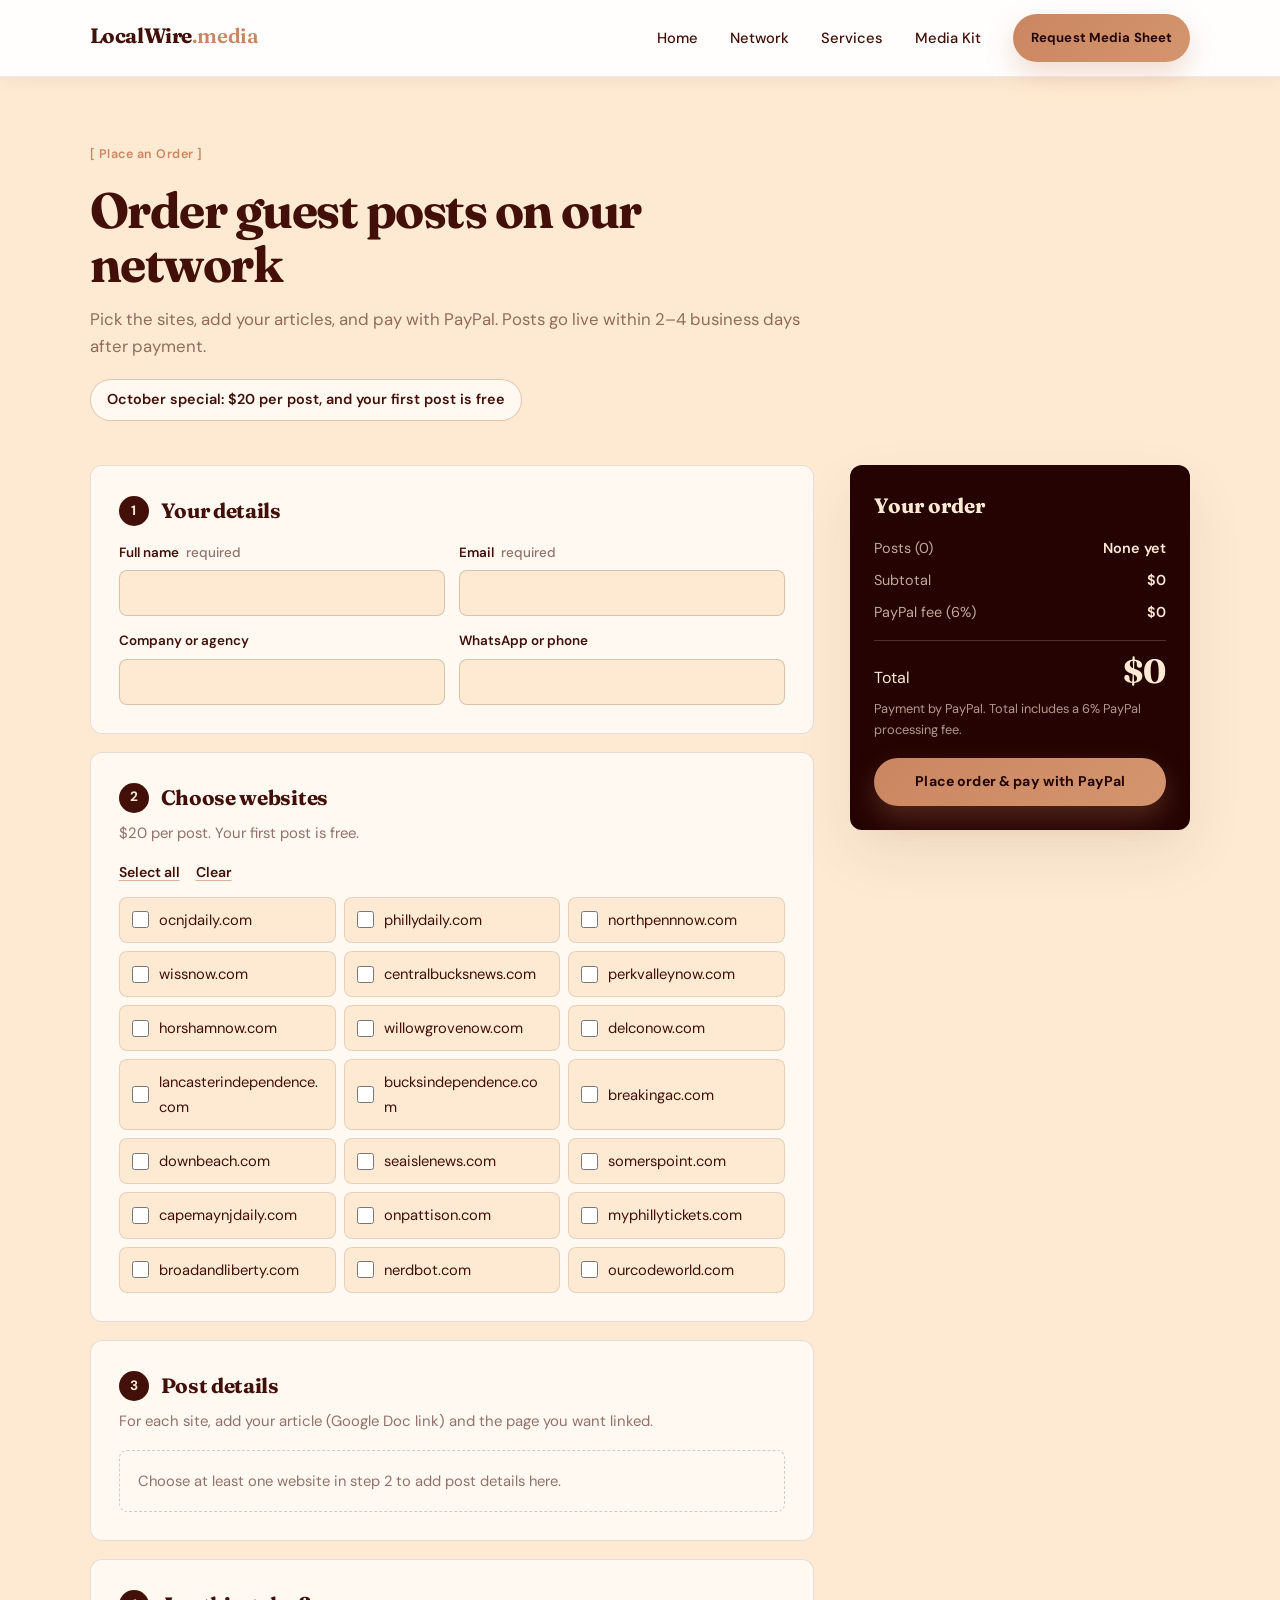
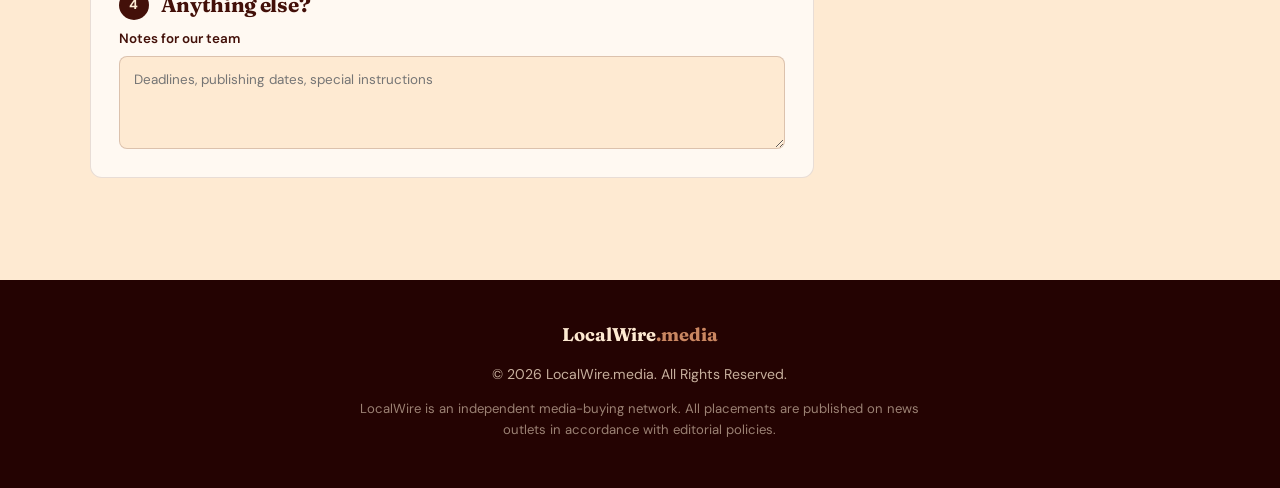
==== order.html @ c513897f "Add files via upload" ====
<!DOCTYPE html>
<html lang="en">
  <head>
    <meta charset="UTF-8" />
    <meta name="viewport" content="width=device-width, initial-scale=1.0" />
    <meta
      name="description"
      content="Order sponsored guest posts on LocalWire.media's regional news network. Pick your sites, add your articles, and pay securely with PayPal."
    />
    <title>Place an Order | LocalWire.media</title>
    <link rel="canonical" href="https://www.localwire.media/order" />
    <link rel="icon" href="assets/favicon.svg" type="image/svg+xml" />
    <meta property="og:type" content="website" />
    <meta property="og:url" content="https://www.localwire.media/order" />
    <meta property="og:title" content="Place an Order | LocalWire.media" />
    <meta
      property="og:description"
      content="Pick your regional news sites, add your articles, and pay with PayPal."
    />
    <meta property="og:image" content="https://www.localwire.media/assets/localwire-news-logo.svg" />
    <link rel="preconnect" href="https://fonts.googleapis.com" />
    <link rel="preconnect" href="https://fonts.gstatic.com" crossorigin />
    <link
      href="https://fonts.googleapis.com/css2?family=DM+Sans:ital,opsz,wght@0,9..40,400;0,9..40,500;0,9..40,600;0,9..40,700;1,9..40,400&family=Fraunces:ital,opsz,wght@0,9..144,500;0,9..144,700;0,9..144,800;1,9..144,400&display=swap"
      rel="stylesheet"
    />
    <link rel="stylesheet" href="styles.css" />
    <link rel="stylesheet" href="order.css" />
  </head>
  <body class="order-page">
    <a class="skip-link" href="#order-main">Skip to order form</a>

    <header class="site-header">
      <div class="container">
        <nav class="nav" aria-label="Primary navigation">
          <a class="brand" href="/" aria-label="LocalWire.media home">
            <span class="brand-wordmark">LocalWire<span class="brand-tld">.media</span></span>
          </a>
          <div class="nav-links" aria-label="Page sections">
            <a href="/">Home</a>
            <a href="/#network">Network</a>
            <a href="/#services">Services</a>
            <a href="/#media-kit">Media Kit</a>
            <a class="nav-cta button button-primary" href="/#contact">Request Media Sheet</a>
          </div>
        </nav>
      </div>
    </header>

    <main id="order-main" class="order-main" tabindex="-1">
      <div class="container order-container">
        <!-- ===== Order form view ===== -->
        <div id="orderView">
          <div class="order-intro">
            <span class="section-tag">Place an Order</span>
            <h1 class="order-title">Order guest posts on our network</h1>
            <p class="order-lede" data-subtitle></p>
            <p class="order-offer" data-offer hidden></p>
          </div>

          <form id="orderForm" class="order-layout" novalidate>
            <input type="checkbox" name="botcheck" class="visually-hidden" tabindex="-1" autocomplete="off" aria-hidden="true" />

            <div class="order-steps">
              <section class="order-step" aria-labelledby="step1">
                <h2 id="step1"><span class="step-num">1</span>Your details</h2>
                <div class="field-grid">
                  <label class="o-field">
                    <span>Full name <em>required</em></span>
                    <input type="text" name="name" autocomplete="name" required />
                  </label>
                  <label class="o-field">
                    <span>Email <em>required</em></span>
                    <input type="email" name="email" autocomplete="email" required />
                  </label>
                  <label class="o-field">
                    <span>Company or agency</span>
                    <input type="text" name="company" autocomplete="organization" />
                  </label>
                  <label class="o-field">
                    <span>WhatsApp or phone</span>
                    <input type="tel" name="phone" autocomplete="tel" />
                  </label>
                </div>
              </section>

              <section class="order-step" aria-labelledby="step2">
                <h2 id="step2"><span class="step-num">2</span>Choose websites</h2>
                <p class="step-hint" data-price-hint></p>
                <div class="site-toolbar">
                  <button type="button" class="link-btn" data-select="all">Select all</button>
                  <button type="button" class="link-btn" data-select="none">Clear</button>
                  <span class="site-count" data-site-count aria-live="polite"></span>
                </div>
                <fieldset class="site-grid" data-sites>
                  <legend class="visually-hidden">Websites</legend>
                </fieldset>
              </section>

              <section class="order-step" aria-labelledby="step3">
                <h2 id="step3"><span class="step-num">3</span>Post details</h2>
                <p class="step-hint">For each site, add your article (Google Doc link) and the page you want linked.</p>
                <label class="o-field free-pick" data-free-wrap hidden>
                  <span>Which site should carry your free first post?</span>
                  <select data-free-site></select>
                </label>
                <div data-posts>
                  <p class="posts-empty">Choose at least one website in step 2 to add post details here.</p>
                </div>
              </section>

              <section class="order-step" aria-labelledby="step4">
                <h2 id="step4"><span class="step-num">4</span>Anything else?</h2>
                <label class="o-field">
                  <span>Notes for our team</span>
                  <textarea name="notes" rows="3" placeholder="Deadlines, publishing dates, special instructions"></textarea>
                </label>
              </section>
            </div>

            <aside class="order-summary" aria-labelledby="summaryTitle">
              <div class="summary-inner">
                <h2 id="summaryTitle">Your order</h2>
                <dl class="summary-rows" data-breakdown></dl>
                <p class="summary-total">
                  <span>Total</span>
                  <strong data-total>$0</strong>
                </p>
                <p class="summary-note" data-pay-hint></p>
                <button type="submit" class="button button-primary button-full" data-submit>
                  Place order &amp; pay with PayPal
                </button>
                <p class="form-status" data-error role="alert"></p>
              </div>
            </aside>
          </form>
        </div>

        <!-- ===== Confirmation view ===== -->
        <div id="doneView" class="done-view" hidden>
          <div class="order-intro">
            <span class="section-tag">Order received</span>
            <h1 class="order-title" tabindex="-1" data-done-title>Thanks, your order is in</h1>
            <p class="order-lede">Order ID <strong data-done-id></strong>. Keep it for your payment note.</p>
          </div>

          <div class="done-grid">
            <section class="order-step" aria-labelledby="doneSummary">
              <h2 id="doneSummary">Order summary</h2>
              <dl class="summary-rows summary-rows-lg" data-done-summary></dl>
            </section>

            <section class="order-step pay-step" aria-labelledby="donePay">
              <h2 id="donePay" data-pay-title>Complete your payment</h2>
              <p class="step-hint" data-pay-text></p>
              <div class="pay-box" data-pay-box></div>
              <p class="pay-after" data-pay-after></p>
            </section>
          </div>
        </div>
      </div>
    </main>

    <footer class="footer">
      <div class="container footer-inner">
        <a class="footer-brand" href="/">LocalWire<span>.media</span></a>
        <p>&copy; <span data-year></span> LocalWire.media. All Rights Reserved.</p>
        <p class="footer-disclaimer">
          LocalWire is an independent media-buying network. All placements are published on
          news outlets in accordance with editorial policies.
        </p>
      </div>
    </footer>

    <script src="script.js"></script>
    <script src="order.js"></script>
  </body>
</html>
---- styles.css ----
:root {
  --cream: #feead2;
  --off-white: #f3f1ed;
  --terracotta: #ca8661;
  --terracotta-light: #d4956e;
  --chocolate: #431009;
  --espresso: #240302;

  --ink: var(--chocolate);
  --paper: var(--cream);
  --stone: var(--off-white);
  --line: rgba(67, 16, 9, 0.12);
  --muted: rgba(67, 16, 9, 0.58);
  --white: #fff9f2;
  --marquee-bg: #ebe6df;
  --green: #2d6a3e;
  --green-bg: #e8f5ec;
  --red: #9b2c2c;
  --red-bg: #fef2f2;
  --shadow: 0 24px 60px rgba(36, 3, 2, 0.08);
  --shadow-soft: 0 8px 28px rgba(36, 3, 2, 0.06);

  --container: 1800px;
  --gutter: clamp(16px, 2.5vw, 40px);
  --content-pad: clamp(16px, 3.5vw, 56px);
  --radius: 12px;
  --radius-sm: 8px;
  --header-h: 76px;
  --hero-marquee-gap: clamp(48px, 6vw, 72px);
  --hero-image-width: clamp(44%, 50vw, 58%);
  --hero-text-gap: clamp(16px, 2vw, 32px);

  --font-body: "DM Sans", ui-sans-serif, system-ui, sans-serif;
  --font-display: "Fraunces", Georgia, "Times New Roman", serif;
}

* {
  box-sizing: border-box;
}

html {
  scroll-behavior: smooth;
  width: 100%;
  overflow-x: hidden;
}

body {
  margin: 0;
  width: 100%;
  min-height: 100vh;
  overflow-x: hidden;
  color: var(--ink);
  background: var(--paper);
  font-family: var(--font-body);
  font-size: 1rem;
  line-height: 1.65;
  -webkit-font-smoothing: antialiased;
}

main {
  display: block;
  width: 100%;
}

a {
  color: inherit;
  text-decoration: none;
}

a:focus-visible,
button:focus-visible {
  outline: 3px solid var(--terracotta);
  outline-offset: 3px;
}

.skip-link {
  position: absolute;
  top: -48px;
  left: 16px;
  z-index: 30;
  padding: 10px 14px;
  border-radius: var(--radius-sm);
  color: var(--cream);
  background: var(--espresso);
  font-size: 0.86rem;
  font-weight: 700;
}

.skip-link:focus {
  top: 16px;
}

#main-content:focus {
  outline: none;
}

.visually-hidden {
  position: absolute;
  width: 1px;
  height: 1px;
  margin: -1px;
  padding: 0;
  border: 0;
  overflow: hidden;
  clip: rect(0, 0, 0, 0);
  white-space: nowrap;
}

button,
input,
textarea {
  font: inherit;
}

.container {
  width: 100%;
  max-width: min(var(--container), calc(100% - 2 * var(--content-pad)));
  padding-inline: var(--content-pad);
  margin-inline: auto;
}

.section {
  padding: clamp(64px, 8vw, 104px) 0;
}

/* ── Header ── */

.site-header {
  position: fixed;
  top: 0;
  left: 0;
  right: 0;
  z-index: 50;
  width: 100%;
  border-bottom: 1px solid rgba(67, 16, 9, 0.08);
  background: rgba(255, 255, 255, 0.94);
  box-shadow: 0 4px 18px rgba(36, 3, 2, 0.05);
  backdrop-filter: blur(14px);
  -webkit-backdrop-filter: blur(14px);
  transform: translateY(0);
  transition:
    transform 320ms cubic-bezier(0.22, 1, 0.36, 1),
    box-shadow 320ms ease,
    background 320ms ease,
    border-color 320ms ease;
}

.site-header.is-scrolled {
  border-bottom-color: var(--line);
  background: #ffffff;
  box-shadow: 0 10px 32px rgba(36, 3, 2, 0.1);
}

.site-header.is-hidden {
  transform: translateY(-100%);
}

.nav {
  display: flex;
  align-items: center;
  justify-content: space-between;
  gap: 24px;
  min-height: 76px;
}

.brand-wordmark {
  font-family: var(--font-display);
  color: var(--ink);
  font-size: 1.3rem;
  font-weight: 700;
  letter-spacing: -0.02em;
  line-height: 1;
}

.brand-tld {
  color: var(--terracotta);
  font-weight: 600;
}

.nav-links {
  display: flex;
  align-items: center;
  gap: clamp(16px, 2.5vw, 32px);
  font-size: 0.92rem;
  font-weight: 500;
}

.nav-links a:not(.nav-cta):hover {
  color: var(--terracotta);
}

.nav-cta {
  min-height: 42px;
  padding-inline: 18px !important;
  font-size: 0.82rem !important;
}

/* ── Shared typography ── */

.section-tag {
  display: inline-block;
  margin-bottom: 18px;
  color: var(--terracotta);
  font-size: 0.78rem;
  font-weight: 600;
  letter-spacing: 0.04em;
}

.section-tag::before {
  content: "[ ";
}

.section-tag::after {
  content: " ]";
}

.section-tag-light {
  color: rgba(254, 234, 210, 0.85);
}

.section-intro {
  max-width: 680px;
  margin-bottom: clamp(36px, 5vw, 56px);
}

.section-intro h2,
.contact-copy h2,
.media-kit-copy h2 {
  margin: 0;
  font-family: var(--font-display);
  font-size: clamp(1.85rem, 3.8vw, 2.75rem);
  font-weight: 700;
  line-height: 1.15;
  letter-spacing: -0.025em;
}

.section-intro p {
  margin: 16px 0 0;
  color: var(--muted);
  font-size: 1.05rem;
  line-height: 1.7;
}

h1,
h2,
h3,
p {
  overflow-wrap: break-word;
}

/* ── Hero ── */

.hero.section {
  padding: calc(var(--header-h) + clamp(12px, 2vw, 24px)) 0 0;
}

.hero {
  position: relative;
  overflow: hidden;
  background:
    radial-gradient(ellipse 85% 65% at 92% 8%, rgba(202, 134, 97, 0.14), transparent 58%),
    radial-gradient(ellipse 55% 45% at 4% 92%, rgba(254, 234, 210, 0.55), transparent 52%),
    linear-gradient(165deg, var(--off-white) 0%, var(--paper) 42%, #f3d4a8 100%);
}

.hero::before {
  content: "";
  position: absolute;
  inset: 0;
  background: repeating-linear-gradient(
    -12deg,
    transparent,
    transparent 48px,
    rgba(67, 16, 9, 0.018) 48px,
    rgba(67, 16, 9, 0.018) 49px
  );
  pointer-events: none;
}

.hero-stage {
  position: relative;
  z-index: 1;
  min-height: clamp(460px, 54vh, 640px);
}

.hero-inner-wrap {
  position: relative;
  z-index: 2;
  display: flex;
  align-items: center;
  width: 100%;
  max-width: min(720px, calc(100% - var(--hero-image-width) - var(--hero-text-gap)));
  min-width: 0;
  margin-inline: 0;
  margin-right: auto;
  min-height: clamp(460px, 54vh, 640px);
  padding-block: clamp(20px, 3vw, 40px);
}

.hero-inner {
  display: flex;
  flex-direction: column;
  justify-content: center;
  width: 100%;
  max-width: 100%;
  min-width: 0;
  padding-block: 0;
}

.hero-visual {
  position: absolute;
  top: 0;
  right: 0;
  bottom: calc(-1 * var(--hero-marquee-gap));
  width: var(--hero-image-width);
  margin: 0;
  border-radius: clamp(16px, 1.8vw, 24px) 0 0 0;
  overflow: hidden;
  box-shadow: -12px 0 40px rgba(36, 3, 2, 0.08);
  opacity: 0;
  transform: translateX(12px);
  animation: heroImageIn 1.15s cubic-bezier(0.22, 1, 0.36, 1) 0.25s forwards;
}

.hero-visual img {
  position: absolute;
  inset: 0;
  display: block;
  width: 100%;
  height: 100%;
  object-fit: cover;
  object-position: center center;
}

.hero-visual-overlay {
  position: absolute;
  inset: 0;
  background:
    linear-gradient(180deg, rgba(36, 3, 2, 0.08) 0%, rgba(36, 3, 2, 0.22) 100%),
    linear-gradient(135deg, rgba(202, 134, 97, 0.18), rgba(254, 234, 210, 0.08));
  mix-blend-mode: multiply;
  pointer-events: none;
}

.hero-inner.reveal {
  transition-delay: 0.05s;
}

@keyframes heroImageIn {
  to {
    opacity: 1;
    transform: translateX(0);
  }
}

.hero-title {
  margin: 0;
  font-family: var(--font-display);
  font-size: clamp(2.2rem, 3.8vw, 4rem);
  font-weight: 800;
  line-height: 1.08;
  letter-spacing: -0.03em;
}

.hero-line {
  display: block;
}

.hero-line-accent {
  color: var(--terracotta);
  font-style: italic;
  font-weight: 700;
}

.hero-copy {
  max-width: 620px;
  margin: 24px 0 0;
  color: var(--muted);
  font-size: clamp(1rem, 1.5vw, 1.12rem);
  line-height: 1.75;
}

.hero-actions {
  display: flex;
  flex-wrap: wrap;
  align-items: center;
  gap: 16px 24px;
  margin-top: 32px;
}

/* ── Marquee ── */

.marquee {
  overflow: hidden;
  position: relative;
  z-index: 2;
  margin-top: var(--hero-marquee-gap);
  padding: 20px 0;
  border-block: 1px solid rgba(67, 16, 9, 0.14);
  background: var(--marquee-bg);
}

.marquee-track {
  display: flex;
  gap: 48px;
  width: max-content;
  animation: marquee 32s linear infinite;
}

.marquee-track span {
  font-family: var(--font-display);
  font-size: clamp(1rem, 2vw, 1.25rem);
  font-weight: 700;
  letter-spacing: 0.02em;
  white-space: nowrap;
}

.marquee-track span:nth-child(odd) {
  color: var(--espresso);
}

.marquee-track span:nth-child(even) {
  color: var(--terracotta);
}

.marquee-track span::after {
  content: " ·";
  margin-left: 48px;
  color: rgba(67, 16, 9, 0.28);
  font-weight: 400;
}

@keyframes marquee {
  from {
    transform: translateX(0);
  }
  to {
    transform: translateX(-50%);
  }
}

/* ── Stats ── */

.stats-section {
  padding-block: clamp(40px, 5vw, 56px);
  background: var(--white);
}

.stats-grid {
  display: grid;
  grid-template-columns: repeat(3, minmax(0, 1fr));
  gap: 24px;
}

.stat-card {
  padding: 28px 24px;
  border: 1px solid var(--line);
  border-radius: var(--radius);
  background: var(--paper);
}

.stat-value {
  margin: 0;
  color: var(--ink);
  font-family: var(--font-display);
  font-size: clamp(2rem, 4vw, 2.75rem);
  font-weight: 800;
  line-height: 1;
  letter-spacing: -0.03em;
}

.stat-label {
  margin: 10px 0 0;
  color: var(--muted);
  font-size: 0.92rem;
  line-height: 1.5;
}

/* ── Network ── */

.network-section {
  background: var(--stone);
}

.market-grid {
  display: grid;
  grid-template-columns: repeat(3, minmax(0, 1fr));
  gap: 16px;
}

.market-card {
  display: flex;
  flex-direction: column;
  gap: 14px;
  min-height: 120px;
  padding: 24px;
  border: 1px solid var(--line);
  border-radius: var(--radius);
  background: var(--white);
  transition:
    border-color 200ms ease,
    box-shadow 200ms ease,
    transform 200ms ease;
}

.market-card:hover {
  border-color: rgba(202, 134, 97, 0.4);
  box-shadow: var(--shadow-soft);
  transform: translateY(-2px);
}

.market-num {
  color: var(--terracotta);
  font-size: 0.78rem;
  font-weight: 700;
  letter-spacing: 0.06em;
}

.market-card h3 {
  margin: 0;
  font-family: var(--font-display);
  font-size: 1.15rem;
  font-weight: 700;
  line-height: 1.3;
}

.niche-callout {
  display: flex;
  align-items: flex-end;
  justify-content: space-between;
  gap: 28px;
  margin-top: 32px;
  padding: clamp(24px, 4vw, 36px);
  border: 1px solid var(--line);
  border-radius: var(--radius);
  background: var(--white);
  box-shadow: var(--shadow-soft);
}

.niche-callout h3 {
  margin: 0;
  font-family: var(--font-display);
  font-size: 1.35rem;
  font-weight: 700;
  line-height: 1.25;
}

.niche-callout p {
  margin: 12px 0 0;
  max-width: 560px;
  color: var(--muted);
  font-size: 0.95rem;
  line-height: 1.65;
}

/* ── Services (glass cards) ── */

.services-section {
  position: relative;
  overflow: hidden;
  padding: clamp(56px, 7vw, 80px) 0;
  background:
    linear-gradient(145deg, var(--espresso) 0%, #3a1810 42%, var(--chocolate) 100%);
}

.services-section::before,
.services-section::after {
  content: "";
  position: absolute;
  border-radius: 50%;
  pointer-events: none;
}

.services-section::before {
  top: -120px;
  right: -80px;
  width: 420px;
  height: 420px;
  background: radial-gradient(circle, rgba(202, 134, 97, 0.28), transparent 68%);
}

.services-section::after {
  bottom: -100px;
  left: -60px;
  width: 360px;
  height: 360px;
  background: radial-gradient(circle, rgba(254, 234, 210, 0.12), transparent 70%);
}

.services-section .container {
  position: relative;
  z-index: 1;
}

.services-section .section-tag {
  color: var(--terracotta-light);
}

.services-section .section-intro {
  max-width: 720px;
  margin-bottom: clamp(32px, 4vw, 48px);
}

.services-section .section-intro h2 {
  color: var(--cream);
  font-size: clamp(1.75rem, 3.2vw, 2.45rem);
}

.services-section .section-intro p {
  color: rgba(254, 234, 210, 0.72);
  font-size: 1.02rem;
  line-height: 1.65;
}

.service-grid {
  display: grid;
  grid-template-columns: repeat(4, minmax(0, 1fr));
  gap: clamp(18px, 2.5vw, 28px);
  align-items: center;
  padding-block: 12px 24px;
}

.service-glass {
  display: flex;
  flex-direction: column;
  gap: 12px;
  min-height: clamp(210px, 22vw, 250px);
  padding: clamp(22px, 2.5vw, 26px) clamp(20px, 2vw, 24px);
  border: 1px solid rgba(254, 234, 210, 0.16);
  border-radius: 16px;
  background: rgba(254, 234, 210, 0.07);
  backdrop-filter: blur(14px);
  -webkit-backdrop-filter: blur(14px);
  box-shadow:
    0 12px 40px rgba(0, 0, 0, 0.22),
    inset 0 1px 0 rgba(254, 234, 210, 0.12);
  transition:
    transform 280ms ease,
    border-color 280ms ease,
    background 280ms ease,
    box-shadow 280ms ease;
}

.service-glass:nth-child(odd) {
  transform: translateY(-20px);
}

.service-glass:nth-child(even) {
  transform: translateY(20px);
}

.service-glass:hover {
  border-color: var(--terracotta);
  background: rgba(202, 134, 97, 0.24);
  box-shadow:
    0 20px 52px rgba(202, 134, 97, 0.28),
    0 0 0 1px rgba(202, 134, 97, 0.55),
    inset 0 1px 0 rgba(254, 234, 210, 0.2);
}

.service-glass:nth-child(odd):hover {
  transform: translateY(-26px);
}

.service-glass:nth-child(even):hover {
  transform: translateY(14px);
}

.service-num {
  color: var(--cream);
  font-family: var(--font-display);
  font-size: clamp(1.75rem, 2.8vw, 2.25rem);
  font-weight: 800;
  line-height: 1;
  letter-spacing: -0.03em;
  transition: color 280ms ease;
}

.service-glass:hover .service-num {
  color: var(--terracotta-light);
}

.service-glass h3 {
  margin: 0;
  color: var(--cream);
  font-family: var(--font-display);
  font-size: clamp(1rem, 1.45vw, 1.15rem);
  font-weight: 700;
  line-height: 1.4;
  transition: color 280ms ease;
}

.service-glass:hover h3 {
  color: var(--paper);
}

.service-glass p {
  margin: 0;
  color: rgba(254, 234, 210, 0.72);
  font-size: 0.875rem;
  line-height: 1.6;
  transition: color 280ms ease;
}

.service-glass:hover p {
  color: rgba(254, 234, 210, 0.92);
}

/* ── Media kit band ── */

.media-kit-section {
  padding: clamp(28px, 4vw, 44px) 0;
  background: var(--espresso);
}

.media-kit-band {
  display: flex;
  align-items: center;
  justify-content: space-between;
  gap: 24px;
}

.media-kit-copy h2 {
  color: var(--cream);
  max-width: 480px;
  font-size: clamp(1.35rem, 2.4vw, 1.85rem);
  line-height: 1.25;
}

.media-kit-section .section-tag {
  margin-bottom: 10px;
}

.media-kit-actions {
  display: flex;
  flex-wrap: wrap;
  gap: 10px;
  flex-shrink: 0;
}

.media-kit-actions .button {
  min-height: 42px;
  padding-inline: 18px;
  font-size: 0.82rem;
}

/* ── Contact ── */

.contact-section {
  position: relative;
  overflow: hidden;
  background: var(--stone);
}

.contact-bg {
  position: absolute;
  inset: 0;
  z-index: 0;
  pointer-events: none;
}

.contact-bg img {
  display: block;
  width: 100%;
  height: 100%;
  object-fit: cover;
  object-position: center right;
  opacity: 0.28;
}

.contact-section::after {
  content: "";
  position: absolute;
  inset: 0;
  z-index: 1;
  background: linear-gradient(
    100deg,
    var(--stone) 0%,
    rgba(243, 241, 237, 0.88) 40%,
    rgba(243, 241, 237, 0.62) 100%
  );
  pointer-events: none;
}

.contact-section .container {
  position: relative;
  z-index: 2;
}

.contact-layout {
  display: grid;
  grid-template-columns: 1fr 1fr;
  gap: clamp(32px, 5vw, 64px);
  align-items: start;
}

.contact-copy p {
  margin: 16px 0 0;
  color: var(--muted);
  font-size: 1.02rem;
  line-height: 1.7;
}

.contact-points {
  margin: 28px 0 0;
  padding: 0;
  list-style: none;
}

.contact-points li {
  position: relative;
  padding-left: 20px;
  color: var(--ink);
  font-size: 0.92rem;
  font-weight: 500;
}

.contact-points li + li {
  margin-top: 10px;
}

.contact-points li::before {
  content: "";
  position: absolute;
  left: 0;
  top: 0.55em;
  width: 6px;
  height: 6px;
  border-radius: 50%;
  background: var(--terracotta);
}

.contact-form {
  display: grid;
  grid-template-columns: repeat(2, minmax(0, 1fr));
  gap: 14px;
  padding: clamp(24px, 3vw, 32px);
  border: 1px solid var(--line);
  border-radius: var(--radius);
  background: var(--white);
  box-shadow: var(--shadow);
}

.lead-form label {
  display: grid;
  gap: 6px;
  color: var(--ink);
  font-size: 0.84rem;
  font-weight: 600;
}

.lead-form input,
.lead-form textarea {
  width: 100%;
  border: 1px solid rgba(67, 16, 9, 0.18);
  border-radius: var(--radius-sm);
  color: var(--ink);
  background: var(--paper);
  outline: none;
  transition:
    border-color 180ms ease,
    box-shadow 180ms ease;
}

.lead-form input {
  min-height: 46px;
  padding: 0 14px;
}

.lead-form textarea {
  min-height: 110px;
  resize: vertical;
  padding: 12px 14px;
}

.lead-form input:focus,
.lead-form textarea:focus {
  border-color: var(--terracotta);
  box-shadow: 0 0 0 4px rgba(202, 134, 97, 0.15);
  background: var(--white);
}

.form-field-wide,
.contact-form .button-full,
.contact-form .form-status {
  grid-column: 1 / -1;
}

.form-status {
  display: none;
  margin: 0;
  padding: 12px 14px;
  border-radius: var(--radius-sm);
  font-size: 0.86rem;
  font-weight: 700;
  text-align: center;
}

.form-status.is-visible {
  display: block;
}

.form-status.is-success {
  border: 1px solid rgba(45, 106, 62, 0.22);
  color: var(--green);
  background: var(--green-bg);
}

.form-status.is-error {
  border: 1px solid rgba(155, 44, 44, 0.22);
  color: var(--red);
  background: var(--red-bg);
}

/* ── Buttons ── */

.button {
  display: inline-flex;
  align-items: center;
  justify-content: center;
  min-height: 48px;
  padding: 0 22px;
  border: 0;
  border-radius: 999px;
  cursor: pointer;
  font-family: var(--font-body);
  font-size: 0.88rem;
  font-weight: 700;
  letter-spacing: 0.01em;
  text-align: center;
  transition:
    transform 180ms ease,
    box-shadow 180ms ease,
    background 180ms ease,
    color 180ms ease;
}

.button:hover {
  transform: translateY(-2px);
}

.button-primary {
  color: var(--espresso);
  background: linear-gradient(135deg, var(--terracotta), var(--terracotta-light));
  box-shadow: 0 12px 28px rgba(202, 134, 97, 0.28);
}

.button-text {
  min-height: auto;
  padding: 0;
  color: var(--ink);
  font-weight: 600;
  text-decoration: underline;
  text-decoration-color: rgba(202, 134, 97, 0.5);
  text-underline-offset: 4px;
  box-shadow: none;
}

.button-text:hover {
  color: var(--terracotta);
  transform: none;
}

.button-outline {
  color: var(--terracotta);
  border: 1px solid var(--terracotta);
  background: transparent;
  box-shadow: none;
}

.button-outline:hover {
  background: rgba(202, 134, 97, 0.08);
}

.button-primary-light {
  color: var(--espresso);
  background: var(--cream);
  box-shadow: none;
}

.button-secondary-light {
  color: var(--cream);
  border: 1px solid rgba(254, 234, 210, 0.35);
  background: transparent;
  box-shadow: none;
}

.button-secondary-light:hover {
  background: rgba(254, 234, 210, 0.1);
}

.button-full {
  width: 100%;
}

.button:disabled {
  cursor: wait;
  opacity: 0.72;
  transform: none;
}

/* ── Footer ── */

.footer {
  padding: 40px 0 48px;
  color: rgba(254, 234, 210, 0.75);
  background: var(--espresso);
}

.footer-inner {
  display: grid;
  gap: 12px;
  text-align: center;
}

.footer-brand {
  color: var(--cream);
  font-family: var(--font-display);
  font-size: 1.15rem;
  font-weight: 700;
}

.footer-brand span {
  color: var(--terracotta);
}

.footer p {
  margin: 0;
  font-size: 0.88rem;
}

.footer-disclaimer {
  max-width: 560px;
  margin-inline: auto !important;
  color: rgba(254, 234, 210, 0.55) !important;
  font-size: 0.82rem !important;
  line-height: 1.6;
}

/* ── Reveal ── */

.reveal {
  opacity: 0;
  transform: translateY(20px);
  transition:
    opacity 560ms ease,
    transform 560ms ease;
}

.reveal.is-visible {
  opacity: 1;
  transform: none;
}

.service-glass.reveal.is-visible:nth-child(odd) {
  transform: translateY(-20px);
}

.service-glass.reveal.is-visible:nth-child(even) {
  transform: translateY(20px);
}

/* ── Responsive ── */

@media (max-width: 960px) {
  .hero-stage {
    min-height: 0;
  }

  .hero-inner-wrap {
    max-width: 100%;
    min-height: 0;
    padding-block: clamp(16px, 3vw, 28px);
  }

  .hero-visual {
    position: relative;
    top: auto;
    right: auto;
    bottom: auto;
    width: 100vw;
    max-width: none;
    margin-inline: calc(50% - 50vw);
    aspect-ratio: 16 / 10;
    max-height: min(52vh, 480px);
    border-radius: 0;
    box-shadow: none;
    transform: translateY(16px);
    animation-name: heroImageInMobile;
  }

  .hero-visual img {
    position: relative;
    inset: auto;
    height: 100%;
  }

  @keyframes heroImageInMobile {
    to {
      opacity: 1;
      transform: translateY(0);
    }
  }

  .service-grid {
    grid-template-columns: repeat(2, minmax(0, 1fr));
    gap: 20px;
    padding-bottom: 24px;
  }

  .service-glass.reveal.is-visible:nth-child(odd),
  .service-glass.reveal.is-visible:nth-child(even) {
    transform: none;
  }

  .service-glass:nth-child(odd),
  .service-glass:nth-child(even) {
    transform: none;
  }

  .service-glass:nth-child(odd):hover,
  .service-glass:nth-child(even):hover {
    transform: translateY(-4px);
  }

  .stats-grid {
    grid-template-columns: 1fr;
  }

  .market-grid {
    grid-template-columns: repeat(2, minmax(0, 1fr));
  }

  .contact-layout {
    grid-template-columns: 1fr;
  }

  .media-kit-band {
    flex-direction: column;
    align-items: flex-start;
  }

  .niche-callout {
    flex-direction: column;
    align-items: stretch;
  }
}

@media (min-width: 1600px) {
  :root {
    --hero-image-width: clamp(46%, 52vw, 56%);
  }

  .hero-inner-wrap {
    max-width: min(780px, calc(100% - var(--hero-image-width) - var(--hero-text-gap)));
  }
}

@media (max-width: 720px) {
  :root {
    --content-pad: 16px;
  }

  .nav {
    flex-direction: column;
    align-items: stretch;
    gap: 12px;
    padding-block: 14px;
  }

  .nav-links {
    flex-wrap: wrap;
    gap: 12px 16px;
  }

  .nav-cta {
    width: 100%;
  }

  .hero-actions {
    flex-direction: column;
    align-items: stretch;
  }

  .hero-actions .button-primary {
    width: 100%;
  }

  .service-grid {
    grid-template-columns: 1fr;
  }

  .service-glass {
    min-height: auto;
  }

  .contact-form {
    grid-template-columns: 1fr;
  }

  .media-kit-actions {
    width: 100%;
  }

  .media-kit-actions .button {
    width: 100%;
  }

  .niche-callout .button {
    width: 100%;
  }
}

@media (prefers-reduced-motion: reduce) {
  html {
    scroll-behavior: auto;
  }

  .site-header {
    transition: none;
  }

  .site-header.is-hidden {
    transform: none;
  }

  .marquee-track {
    animation: none;
  }

  .hero-visual {
    opacity: 1;
    transform: none;
    animation: none;
  }

  .reveal {
    opacity: 1;
    transform: none;
    transition: none;
  }

  *,
  *::before,
  *::after {
    animation-duration: 1ms !important;
    animation-iteration-count: 1 !important;
    scroll-behavior: auto !important;
    transition-duration: 1ms !important;
  }
}
---- order.css ----
/* Order page — builds on tokens and components in styles.css */

/* styles.css sets body{overflow-x:hidden}, which makes body a scroll
   container and breaks position:sticky. clip hides overflow without that. */
body.order-page {
  overflow-x: clip;
}

.order-page [hidden] {
  display: none !important;
}

.order-main {
  padding: calc(var(--header-h) + clamp(32px, 5vw, 64px)) 0 clamp(64px, 8vw, 104px);
  background: var(--paper);
}

.order-main:focus {
  outline: none;
}

.order-container {
  max-width: min(1240px, calc(100% - 2 * var(--content-pad)));
}

.order-intro {
  max-width: 720px;
  margin-bottom: clamp(28px, 4vw, 44px);
}

.order-title {
  margin: 0;
  font-family: var(--font-display);
  font-size: clamp(2rem, 4.2vw, 3.1rem);
  font-weight: 700;
  line-height: 1.1;
  letter-spacing: -0.03em;
}

.order-title:focus {
  outline: none;
}

.order-lede {
  margin: 14px 0 0;
  color: var(--muted);
  font-size: 1.05rem;
}

.order-offer {
  display: inline-block;
  margin: 18px 0 0;
  padding: 8px 16px;
  border: 1px solid rgba(202, 134, 97, 0.45);
  border-radius: 999px;
  color: var(--chocolate);
  background: var(--white);
  font-size: 0.9rem;
  font-weight: 600;
}

/* Layout: steps left, sticky summary right */

.order-layout {
  display: grid;
  grid-template-columns: minmax(0, 1fr) 340px;
  gap: clamp(20px, 3vw, 36px);
  align-items: start;
}

.order-steps {
  display: grid;
  gap: 18px;
  min-width: 0;
}

.order-step {
  padding: clamp(20px, 2.6vw, 28px);
  border: 1px solid var(--line);
  border-radius: var(--radius);
  background: var(--white);
}

.order-step h2 {
  display: flex;
  align-items: center;
  gap: 12px;
  margin: 0 0 6px;
  font-family: var(--font-display);
  font-size: 1.3rem;
  font-weight: 700;
  letter-spacing: -0.015em;
}

.step-num {
  display: inline-grid;
  place-items: center;
  flex: none;
  width: 30px;
  height: 30px;
  border-radius: 50%;
  color: var(--cream);
  background: var(--chocolate);
  font-family: var(--font-body);
  font-size: 0.85rem;
  font-weight: 700;
}

.step-hint {
  margin: 0 0 16px;
  color: var(--muted);
  font-size: 0.93rem;
}

/* Fields */

.field-grid {
  display: grid;
  grid-template-columns: repeat(2, minmax(0, 1fr));
  gap: 14px;
  margin-top: 14px;
}

.o-field {
  display: grid;
  gap: 6px;
  font-size: 0.84rem;
  font-weight: 600;
}

.o-field em {
  margin-left: 4px;
  color: var(--muted);
  font-style: normal;
  font-weight: 500;
}

.o-field input,
.o-field textarea,
.o-field select {
  width: 100%;
  min-height: 46px;
  padding: 0 14px;
  border: 1px solid rgba(67, 16, 9, 0.18);
  border-radius: var(--radius-sm);
  color: var(--ink);
  background: var(--paper);
  font: inherit;
  font-weight: 400;
  outline: none;
  transition: border-color 180ms ease, box-shadow 180ms ease;
}

.o-field textarea {
  min-height: 90px;
  padding: 12px 14px;
  resize: vertical;
}

.o-field input:focus,
.o-field textarea:focus,
.o-field select:focus {
  border-color: var(--terracotta);
  box-shadow: 0 0 0 4px rgba(202, 134, 97, 0.15);
  background: var(--white);
}

.o-field input[aria-invalid="true"] {
  border-color: var(--red);
  background: var(--red-bg);
}

/* Sites */

.site-toolbar {
  display: flex;
  align-items: center;
  gap: 16px;
  margin-bottom: 12px;
  font-size: 0.88rem;
}

.link-btn {
  padding: 0;
  border: 0;
  color: var(--chocolate);
  background: none;
  cursor: pointer;
  font-weight: 600;
  text-decoration: underline;
  text-decoration-color: rgba(202, 134, 97, 0.6);
  text-underline-offset: 3px;
}

.link-btn:hover {
  color: var(--terracotta);
}

.site-count {
  margin-left: auto;
  color: var(--muted);
}

.site-grid {
  display: grid;
  grid-template-columns: repeat(auto-fill, minmax(210px, 1fr));
  gap: 8px;
  margin: 0;
  padding: 0;
  border: 0;
}

.site-option {
  display: flex;
  align-items: center;
  gap: 10px;
  min-height: 46px;
  padding: 10px 12px;
  border: 1px solid var(--line);
  border-radius: var(--radius-sm);
  background: var(--paper);
  cursor: pointer;
  font-size: 0.92rem;
  overflow-wrap: anywhere;
  transition: border-color 150ms ease, background 150ms ease;
}

.site-option:hover {
  border-color: rgba(202, 134, 97, 0.6);
}

.site-option input {
  flex: none;
  width: 17px;
  height: 17px;
  margin: 0;
  accent-color: var(--chocolate);
}

.site-option:has(input:checked) {
  border-color: var(--chocolate);
  background: var(--white);
  box-shadow: inset 3px 0 0 var(--terracotta);
}

.site-option:has(input:focus-visible) {
  outline: 3px solid var(--terracotta);
  outline-offset: 2px;
}

/* Post blocks */

.free-pick {
  margin-bottom: 14px;
}

.posts-empty {
  margin: 0;
  padding: 18px;
  border: 1px dashed rgba(67, 16, 9, 0.2);
  border-radius: var(--radius-sm);
  color: var(--muted);
  font-size: 0.92rem;
}

.post-block {
  padding: 16px 0 18px;
  border-top: 1px solid var(--line);
}

.post-block:first-child {
  border-top: 0;
  padding-top: 4px;
}

.post-block h3 {
  display: flex;
  align-items: center;
  justify-content: space-between;
  gap: 10px;
  margin: 0;
  font-size: 1rem;
  overflow-wrap: anywhere;
}

.free-tag {
  flex: none;
  padding: 2px 10px;
  border-radius: 999px;
  color: var(--green);
  background: var(--green-bg);
  font-size: 0.75rem;
  font-weight: 700;
}

.post-block .field-grid {
  margin-top: 10px;
}

.post-block .o-field-wide {
  grid-column: 1 / -1;
}

/* Summary */

.order-summary {
  position: sticky;
  top: calc(var(--header-h) + 20px);
}

.summary-inner {
  padding: 24px;
  border-radius: var(--radius);
  color: var(--cream);
  background: var(--espresso);
  box-shadow: var(--shadow);
}

.summary-inner h2 {
  margin: 0 0 14px;
  font-family: var(--font-display);
  font-size: 1.3rem;
  font-weight: 700;
}

.summary-rows {
  display: grid;
  grid-template-columns: 1fr auto;
  gap: 8px 12px;
  margin: 0;
  font-size: 0.9rem;
}

.summary-rows dt {
  opacity: 0.72;
}

.summary-rows dd {
  margin: 0;
  font-weight: 600;
  text-align: right;
}

.summary-total {
  display: flex;
  align-items: baseline;
  justify-content: space-between;
  margin: 16px 0 6px;
  padding-top: 14px;
  border-top: 1px solid rgba(254, 234, 210, 0.2);
}

.summary-total strong {
  font-family: var(--font-display);
  font-size: 2.1rem;
  line-height: 1;
}

.summary-note {
  margin: 0 0 18px;
  font-size: 0.8rem;
  opacity: 0.65;
}

.summary-inner .form-status {
  margin-top: 12px;
  text-align: left;
}

/* Confirmation */

.done-grid {
  display: grid;
  grid-template-columns: minmax(0, 1fr) minmax(0, 1fr);
  gap: 18px;
  align-items: start;
}

.summary-rows-lg {
  margin-top: 12px;
  font-size: 0.95rem;
}

.summary-rows-lg dt {
  color: var(--muted);
  opacity: 1;
}

.summary-rows-lg dd {
  overflow-wrap: anywhere;
}

.pay-box {
  padding: 6px 16px;
  border-radius: var(--radius-sm);
  background: var(--paper);
}

.pay-row {
  display: flex;
  align-items: center;
  justify-content: space-between;
  gap: 12px;
  padding: 10px 0;
  border-bottom: 1px solid var(--line);
  font-size: 0.92rem;
}

.pay-row:last-of-type {
  border-bottom: 0;
}

.pay-row span {
  color: var(--muted);
}

.pay-row b {
  overflow-wrap: anywhere;
}

.copy-btn {
  margin-left: 10px;
  padding: 3px 10px;
  border: 1px solid var(--line);
  border-radius: 999px;
  color: var(--ink);
  background: var(--white);
  cursor: pointer;
  font-size: 0.75rem;
  font-weight: 600;
}

.pay-box .button {
  margin: 14px 0 12px;
}

.pay-after {
  margin: 14px 0 0;
  color: var(--muted);
  font-size: 0.88rem;
}

.pay-step a:not(.button) {
  text-decoration: underline;
}

/* Responsive */

@media (max-width: 980px) {
  .order-layout,
  .done-grid {
    grid-template-columns: 1fr;
  }

  .order-summary {
    position: sticky;
    top: auto;
    bottom: 12px;
    z-index: 5;
  }

  .summary-inner {
    padding: 16px 18px;
  }

  .summary-inner h2,
  .summary-inner .summary-rows,
  .summary-inner .summary-note {
    display: none;
  }

  .summary-total {
    margin-top: 0;
    padding-top: 0;
    border-top: 0;
  }

  .summary-total strong {
    font-size: 1.6rem;
  }
}

@media (max-width: 720px) {
  .field-grid {
    grid-template-columns: 1fr;
  }

  .site-grid {
    grid-template-columns: 1fr;
  }
}

@media (prefers-reduced-motion: reduce) {
  .o-field input,
  .site-option {
    transition: none;
  }
}
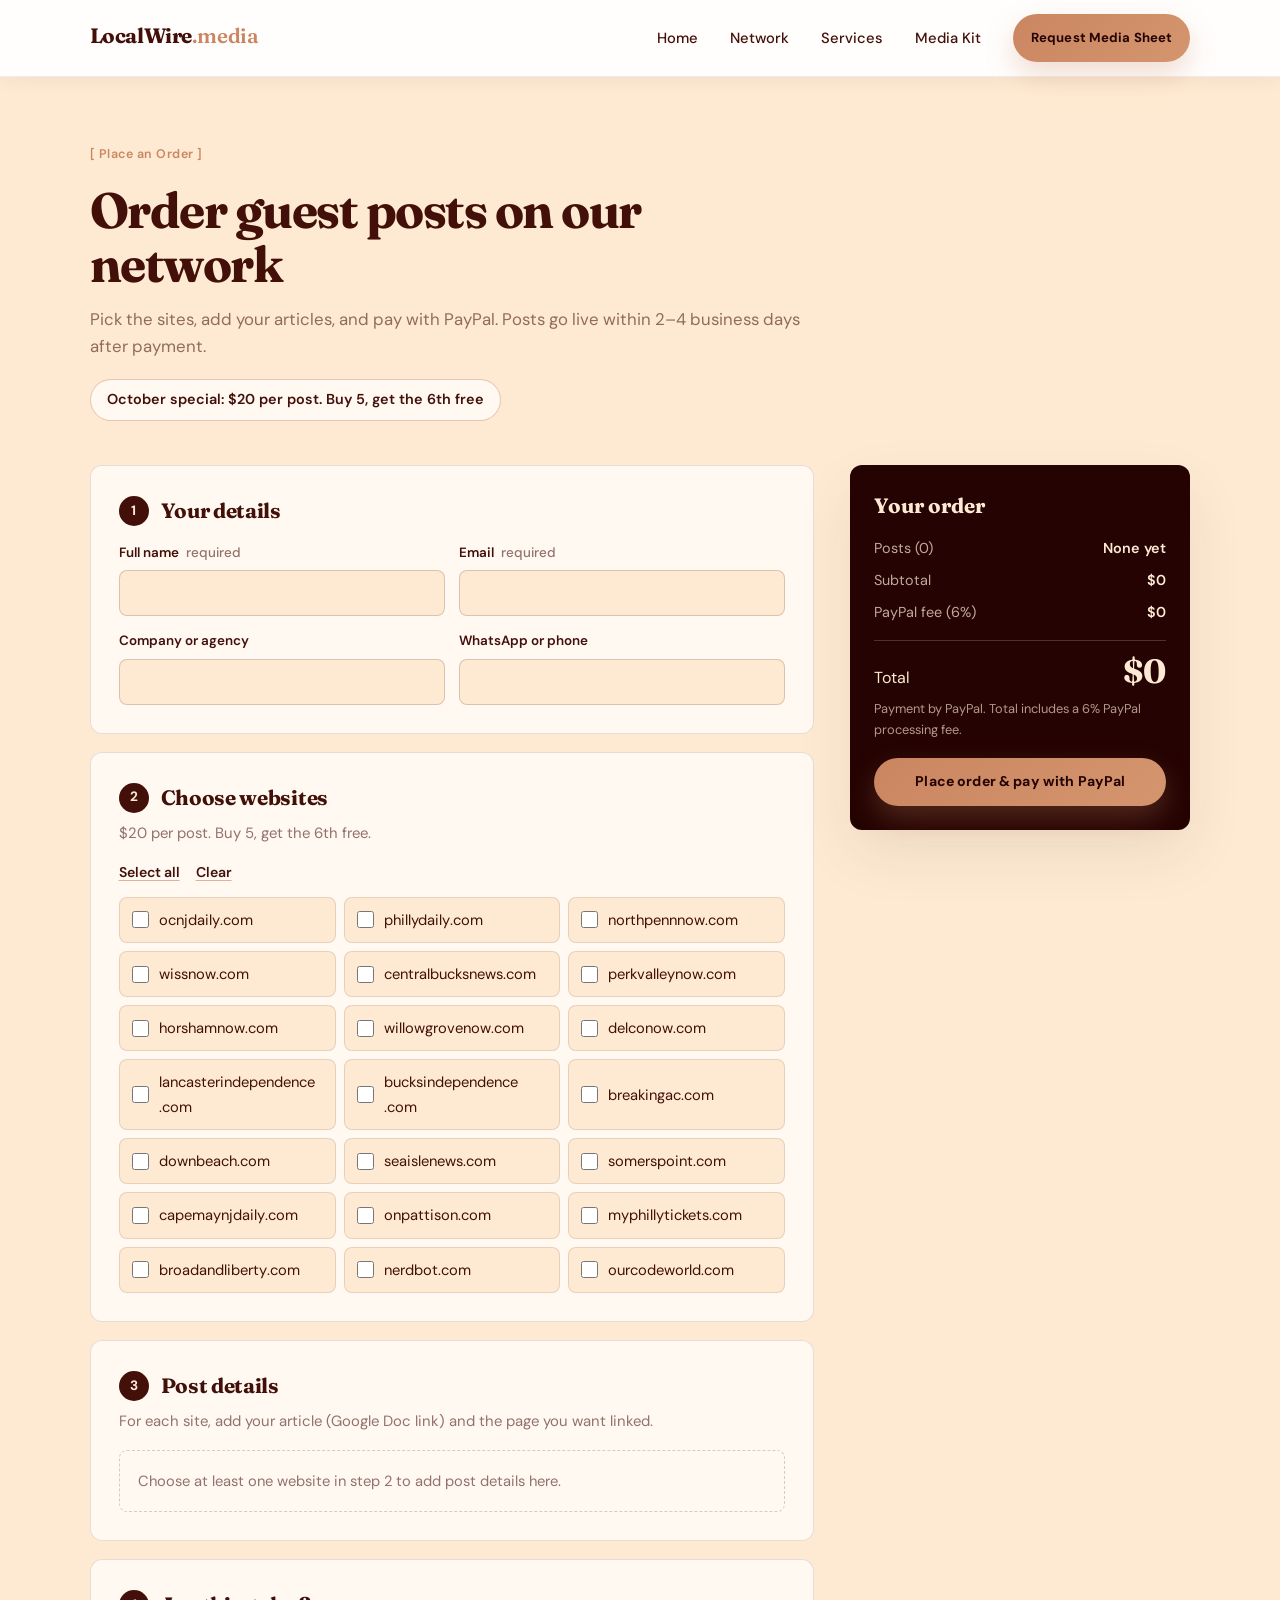
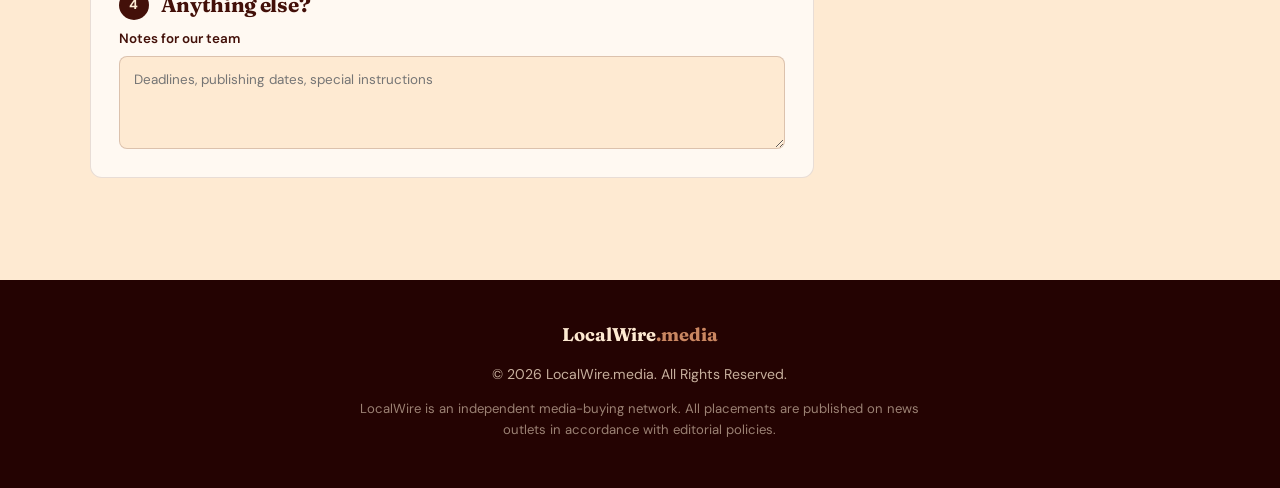
==== commit 5806f27f: "Order form: replace first-post-free with buy 5 get 6th free (repeating) + upsell nudge" ====
--- a/order.html
+++ b/order.html
@@ -100,10 +100,6 @@
               <section class="order-step" aria-labelledby="step3">
                 <h2 id="step3"><span class="step-num">3</span>Post details</h2>
                 <p class="step-hint">For each site, add your article (Google Doc link) and the page you want linked.</p>
-                <label class="o-field free-pick" data-free-wrap hidden>
-                  <span>Which site should carry your free first post?</span>
-                  <select data-free-site></select>
-                </label>
                 <div data-posts>
                   <p class="posts-empty">Choose at least one website in step 2 to add post details here.</p>
                 </div>
@@ -122,6 +118,7 @@
               <div class="summary-inner">
                 <h2 id="summaryTitle">Your order</h2>
                 <dl class="summary-rows" data-breakdown></dl>
+                <p class="offer-nudge" data-nudge aria-live="polite" hidden></p>
                 <p class="summary-total">
                   <span>Total</span>
                   <strong data-total>$0</strong>
--- a/order.css
+++ b/order.css
@@ -221,7 +221,7 @@
   background: var(--paper);
   cursor: pointer;
   font-size: 0.92rem;
-  overflow-wrap: anywhere;
+  overflow-wrap: break-word;
   transition: border-color 150ms ease, background 150ms ease;
 }
 
@@ -249,10 +249,6 @@
 }
 
 /* Post blocks */
-
-.free-pick {
-  margin-bottom: 14px;
-}
 
 .posts-empty {
   margin: 0;
@@ -281,16 +277,6 @@
   margin: 0;
   font-size: 1rem;
   overflow-wrap: anywhere;
-}
-
-.free-tag {
-  flex: none;
-  padding: 2px 10px;
-  border-radius: 999px;
-  color: var(--green);
-  background: var(--green-bg);
-  font-size: 0.75rem;
-  font-weight: 700;
 }
 
 .post-block .field-grid {
@@ -339,6 +325,21 @@
   margin: 0;
   font-weight: 600;
   text-align: right;
+}
+
+.offer-nudge {
+  margin: 14px 0 0;
+  padding: 9px 12px;
+  border-radius: var(--radius-sm);
+  color: var(--cream);
+  background: rgba(254, 234, 210, 0.1);
+  font-size: 0.86rem;
+  font-weight: 600;
+}
+
+.offer-nudge.is-unlock {
+  color: var(--espresso);
+  background: var(--terracotta);
 }
 
 .summary-total {
@@ -469,6 +470,10 @@
     display: none;
   }
 
+  .offer-nudge {
+    margin: 0 0 10px;
+  }
+
   .summary-total {
     margin-top: 0;
     padding-top: 0;
